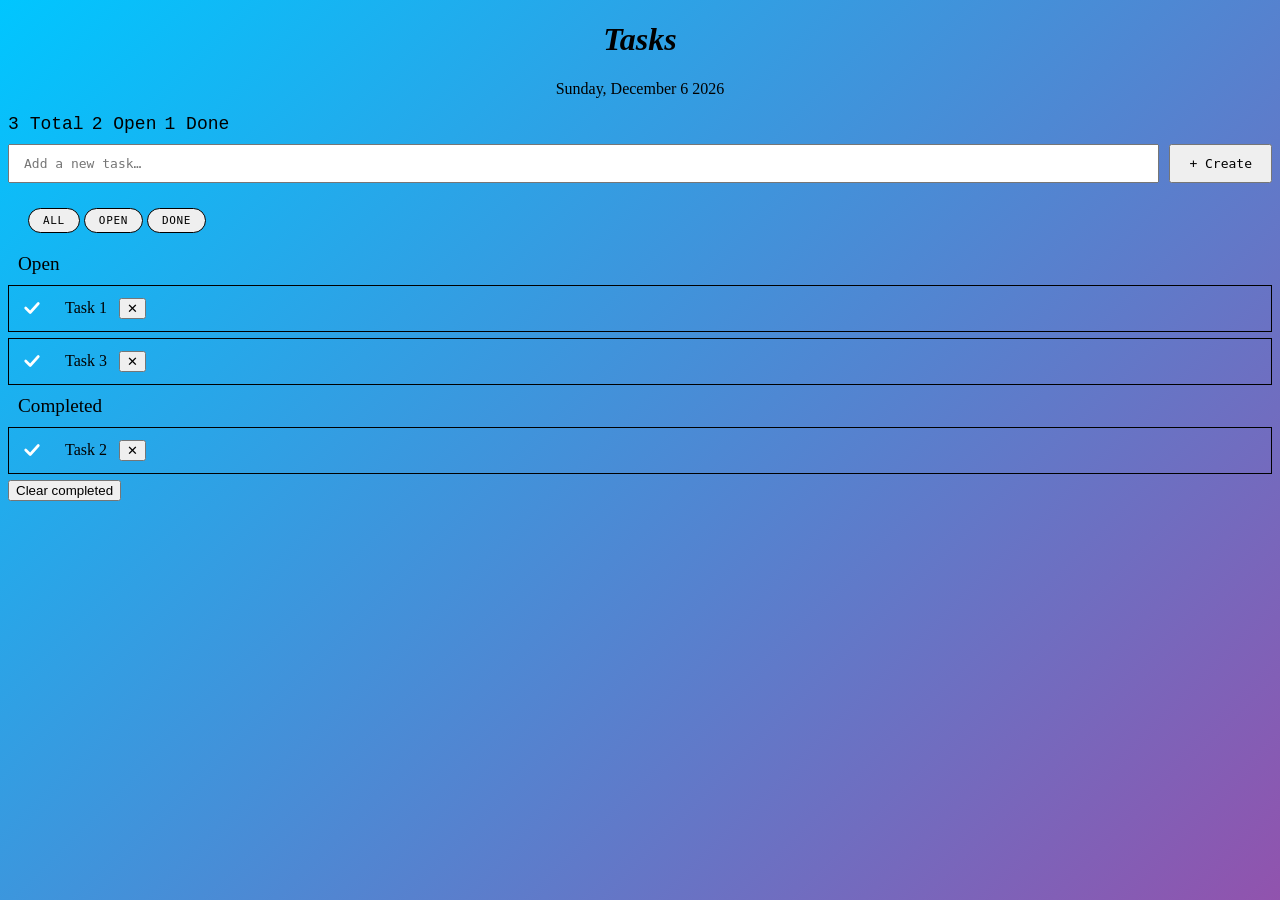
==== ToDo/index.html @ d237b6ae "todo webapp functions" ====
<!DOCTYPE html>
<html lang="en">
<head>
  <meta charset="UTF-8" />
  <meta name="viewport" content="width=device-width, initial-scale=1.0" />
  <title>ToDo WebApp</title>

<link rel="stylesheet" href="style.css">
</head>
<body>

  <div class="app">

    <header class="header">
      <h1><em> Tasks </em></h1>
      <p class="date-line" id="dateline">Thursday, April 10 2026</p>
    </header>

    <section class="stats-row">
      <div class="stat">
        <span class="stat-num" id="stat-total"> 3 </span>
        <span class="stat-label">Total</span>
      </div>

      <div class="stat">
        <span class="stat-num" id="stat-open"> 2 </span>
        <span class="stat-label">Open</span>
      </div>

      <div class="stat">
        <span class="stat-num" id="stat-done"> 1 </span>
        <span class="stat-label">Done</span>
      </div>
    </section>

    <div class="input-row">
      <input type="text" class="task-input" id="task-input" placeholder="Add a new task…" maxlength="120" />      
      <button class="add-btn" id="add-btn">+ Create</button>
    </div>

    <div class="filter-row">
      <button class="filter-btn active" >All</button>
      <button class="filter-btn" >Open</button>
      <button class="filter-btn" >Done</button>
    </div>

    <main id="tasks-container">

      <p class="section-label">Open</p>

      <div class="task-item" id="task-1">
        <div class="check-box" data-id="1" role="checkbox" tabindex="0"> ☑️ </div>
        <span class="task-text">Task 1 </span>
        <button class="del-btn" data-id="1" > X </button>
      </div>

      <div class="task-item" id="task-2">
        <div class="check-box" data-id="2" role="checkbox" aria-checked="false" tabindex="0"></div>
        <span class="task-text"> Task 2 </span>
        <button class="del-btn" data-id="2" > X </button>
      </div>

      <p class="section-label">completed</p>

      <div class="task-item done" id="task-3">
        <div class="check-box checked" data-id="3" role="checkbox" tabindex="0"></div>
        <span class="task-text">Task 3</span>
        <button class="del-btn" data-id="3"> X </button>
      </div>

    </main>

    <div class="progress-bar-wrap">
      <div class="progress-bar-fill" id="progress-fill" style="width: 33%;"></div>
    </div>

    <button class="clear-btn" id="clear-done">Clear completed</button>

  </div>

  <script src="script.js"></script>
</body>
</html>
---- ToDo/style.css ----
body{

    background-color:plum;    
  /* background: linear-gradient(135deg, #667eea, #764ba2); */
    background: linear-gradient(-45deg, #ff6a00, #ee0979, #00c6ff);
  background-size: 400% 400%;
  animation: gradientMove 8s ease infinite;
}



.header{

    color: black;
    text-align: center;
    
}

.input-row {

    display: flex;
    gap: 10px;
    margin-bottom: 15px;
}

.task-input {
      flex: 1;
      min-width: 0;
      padding: 10px 14px;
      font-size: 13px;
      font-family: 'DM Mono', monospace;
      color: var(--text);
    }

.stats-row {

      font-family: 'Courier New', Courier, monospace;
      font-size: large;
      display: flex;
      gap: 8px;
      margin-bottom: 10px;
    }

.add-btn {
     
      padding: 10px 18px;
      font-size: 13px;
      font-family: 'DM Mono', monospace;
      cursor: pointer;
      font-weight: 500;
      white-space: nowrap;
    }

.section-label{

    font-size:larger;
    margin: 10px;
}
 
div.filter-row {
    padding: 10px;
    margin: 10px;    
}


.filter-btn {
      border: 0.5px solid;
      border-radius: 100px;
      padding: 5px 14px;
      font-size: 11px;
      font-family: 'DM Mono', monospace;
      cursor: pointer;
      text-transform: uppercase;
      letter-spacing: 0.06em;
    }


.task-item {
      display: flex;
      align-items: center;
      gap: 12px;
      border: 0.5px solid black;
      border-radius: var(--radius-md);
      padding: 12px 14px;
      margin-bottom: 6px;
      transition: all 0.18s;
}

div.check-box {
    color: black;
      width: 18px;
      height: 18px;
      border: 1.5px solid var(--border-hover);
      border-radius: 4px;
      cursor: pointer;
      flex-shrink: 0;
      display: flex;
      align-items: center;
      justify-content: center;
      transition: all 0.15s;
      background: var(--bg);
}
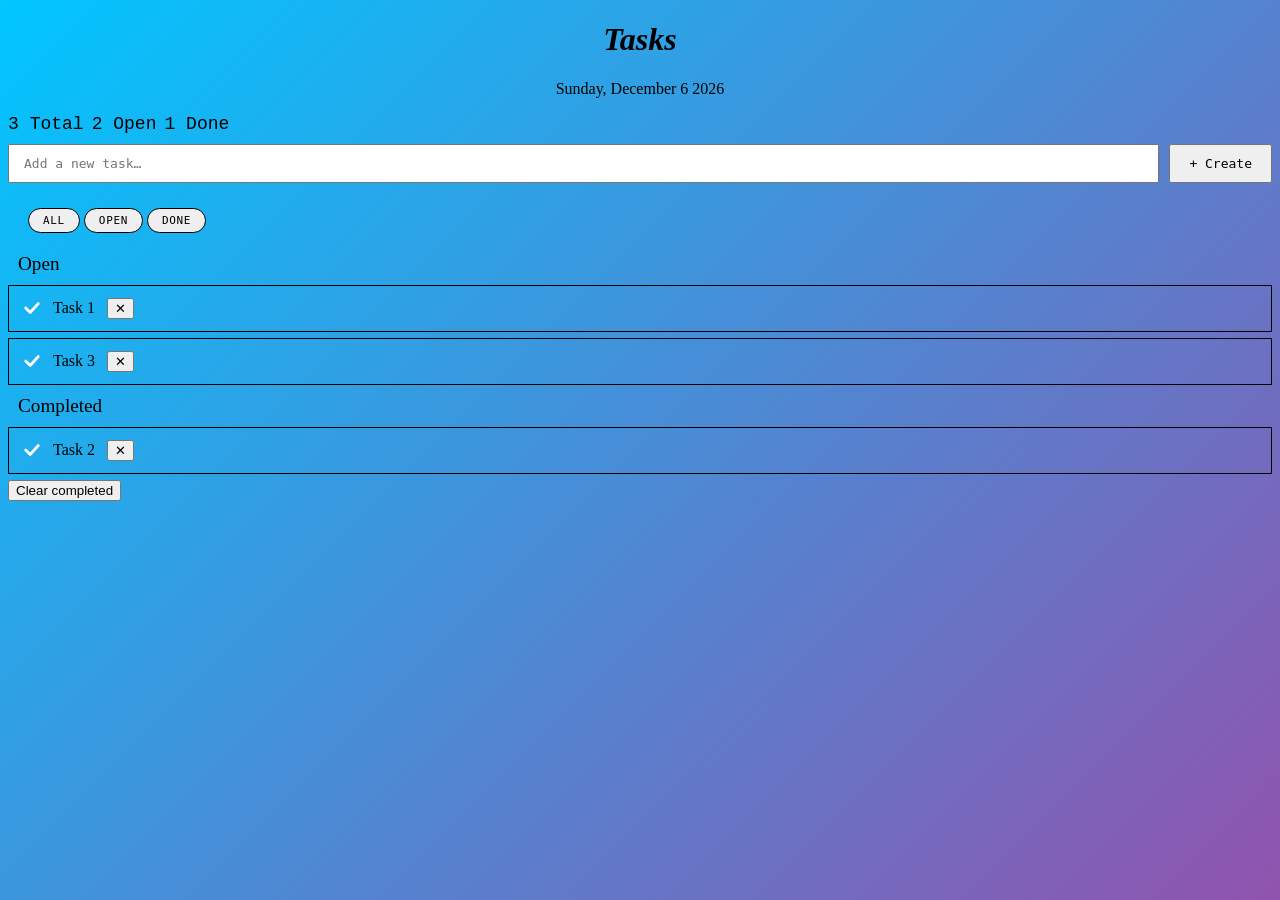
==== commit b3bfc901: "UI changes" ====
--- a/ToDo/index.html
+++ b/ToDo/index.html
@@ -49,7 +49,7 @@
       <p class="section-label">Open</p>
 
       <div class="task-item" id="task-1">
-        <div class="check-box" data-id="1" role="checkbox" tabindex="0"> ☑️ </div>
+        <div class="check-box" data-id="1" role="checkbox" tabindex="0"> </div>
         <span class="task-text">Task 1 </span>
         <button class="del-btn" data-id="1" > X </button>
       </div>
